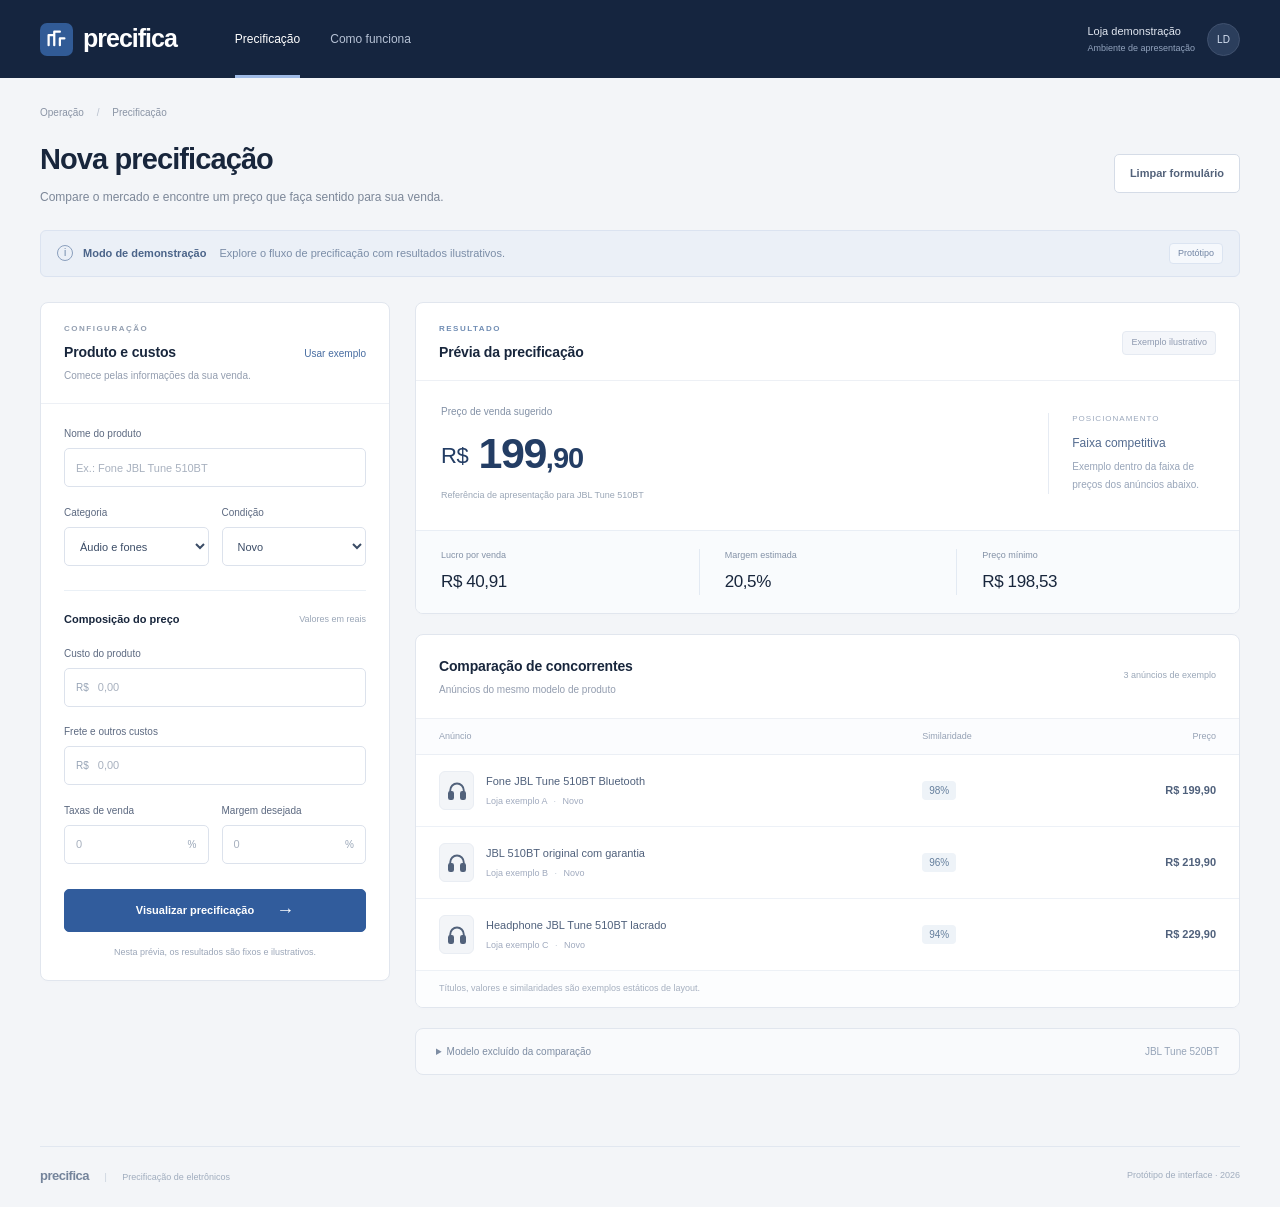
==== frontend/app.html @ 2dced00b "Adiciona prototipo comercial do frontend Precifica" ====
<!doctype html>
<html lang="pt-BR">
<head><meta charset="UTF-8"><meta name="viewport" content="width=device-width,initial-scale=1"><title>Precifica — Análise de preço</title><link rel="stylesheet" href="style.css"></head>
<body>
<header><div class="header-inner"><a class="brand" href="./" aria-label="Precifica, voltar à apresentação"><span class="brand-symbol" aria-hidden="true"><svg viewBox="0 0 24 24" fill="none"><path d="M5 17V8h5M10 17V5h5M15 17v-6h4" stroke="currentColor" stroke-width="2" stroke-linecap="round" stroke-linejoin="round"/></svg></span>precifica</a><nav aria-label="Navegação principal"><span class="nav-active" aria-current="page">Precificação</span><button id="help-open" type="button">Como funciona</button></nav><div class="account"><span class="account-label">Loja demonstração<small>Ambiente de apresentação</small></span><span class="avatar">LD</span></div></div></header>
<main>
<div class="breadcrumb">Operação <span>/</span> Precificação</div>
<div class="page-title"><div><h1>Nova precificação</h1><p>Compare o mercado e encontre um preço que faça sentido para sua venda.</p></div><button class="button secondary" id="reset" type="button">Limpar formulário</button></div>
<div class="prototype-banner"><span class="info-icon">i</span><p><strong>Modo de demonstração</strong> Explore o fluxo de precificação com resultados ilustrativos.</p><span class="prototype">Protótipo</span></div>
<div class="layout">
<section class="panel form-panel"><div class="panel-heading"><div><span class="section-kicker">CONFIGURAÇÃO</span><h2>Produto e custos</h2><p>Comece pelas informações da sua venda.</p></div><button id="fill-example" class="text-button" type="button">Usar exemplo</button></div>
<form id="product-form">
<label for="product">Nome do produto</label><input id="product" name="product" placeholder="Ex.: Fone JBL Tune 510BT" maxlength="120" required>
<div class="form-row"><div><label for="category">Categoria</label><select id="category"><option>Áudio e fones</option><option>Smartphones</option><option>Informática</option><option>Outros eletrônicos</option></select></div><div><label for="condition">Condição</label><select id="condition"><option>Novo</option><option>Usado</option></select></div></div>
<hr><h3>Composição do preço <span>Valores em reais</span></h3>
<label for="cost">Custo do produto</label><div class="affix"><span>R$</span><input id="cost" type="number" min="0" step="0.01" placeholder="0,00"></div>
<label for="shipping">Frete e outros custos</label><div class="affix"><span>R$</span><input id="shipping" type="number" min="0" step="0.01" placeholder="0,00"></div>
<div class="form-row"><div><label for="fees">Taxas de venda</label><div class="affix suffix"><input id="fees" type="number" min="0" max="99" placeholder="0"><span>%</span></div></div><div><label for="margin">Margem desejada</label><div class="affix suffix"><input id="margin" type="number" min="0" max="99" placeholder="0"><span>%</span></div></div></div>
<button class="button primary" type="submit">Visualizar precificação <span aria-hidden="true">→</span></button>
<p class="form-note">Nesta prévia, os resultados são fixos e ilustrativos.</p>
</form></section>
<div class="results">
<section class="panel summary"><div class="panel-heading summary-heading"><div><span class="section-kicker">RESULTADO</span><h2>Prévia da precificação</h2></div><span class="tag">Exemplo ilustrativo</span></div>
<div class="price-block"><div><span class="label">Preço de venda sugerido</span><strong class="price"><span class="currency">R$</span> 199<span class="cents">,90</span></strong><span class="price-caption">Referência de apresentação para JBL Tune 510BT</span></div><div class="price-context"><span class="context-label">POSICIONAMENTO</span><strong>Faixa competitiva</strong><p>Exemplo dentro da faixa de<br>preços dos anúncios abaixo.</p></div></div>
<div class="summary-grid"><div><span class="label">Lucro por venda</span><strong>R$ 40,91</strong></div><div><span class="label">Margem estimada</span><strong>20,5%</strong></div><div><span class="label">Preço mínimo</span><strong>R$ 198,53</strong></div></div></section>
<section class="panel competitors"><div class="panel-heading"><div><h2>Comparação de concorrentes</h2><p>Anúncios do mesmo modelo de produto</p></div><span class="count-badge">3 anúncios de exemplo</span></div>
<div class="table-wrap"><table><thead><tr><th>Anúncio</th><th>Similaridade</th><th class="align-right">Preço</th></tr></thead><tbody>
<tr><td><div class="listing"><span class="product-image" aria-hidden="true"><svg viewBox="0 0 32 32"><path d="M7 21v-6a9 9 0 0 1 18 0v6"/><rect x="5" y="17" width="6" height="10" rx="2"/><rect x="21" y="17" width="6" height="10" rx="2"/></svg></span><div>Fone JBL Tune 510BT Bluetooth<small>Loja exemplo A <b>·</b> Novo</small></div></div></td><td><span class="score">98%</span></td><td class="align-right">R$ 199,90</td></tr>
<tr><td><div class="listing"><span class="product-image" aria-hidden="true"><svg viewBox="0 0 32 32"><path d="M7 21v-6a9 9 0 0 1 18 0v6"/><rect x="5" y="17" width="6" height="10" rx="2"/><rect x="21" y="17" width="6" height="10" rx="2"/></svg></span><div>JBL 510BT original com garantia<small>Loja exemplo B <b>·</b> Novo</small></div></div></td><td><span class="score">96%</span></td><td class="align-right">R$ 219,90</td></tr>
<tr><td><div class="listing"><span class="product-image" aria-hidden="true"><svg viewBox="0 0 32 32"><path d="M7 21v-6a9 9 0 0 1 18 0v6"/><rect x="5" y="17" width="6" height="10" rx="2"/><rect x="21" y="17" width="6" height="10" rx="2"/></svg></span><div>Headphone JBL Tune 510BT lacrado<small>Loja exemplo C <b>·</b> Novo</small></div></div></td><td><span class="score">94%</span></td><td class="align-right">R$ 229,90</td></tr>
</tbody></table></div><div class="table-footer">Títulos, valores e similaridades são exemplos estáticos de layout.</div></section>
<details class="panel excluded"><summary>Modelo excluído da comparação <span>JBL Tune 520BT</span></summary><p>Exemplo: o JBL Tune 520BT é um modelo diferente do 510BT e não deve compor a referência de preço.</p></details>
<p id="preview-status" class="preview-status" role="status"></p>
</div></div>
<footer><span><strong>precifica</strong> <span class="footer-divider">|</span> Precificação de eletrônicos</span><span>Protótipo de interface · 2026</span></footer>
</main>
<dialog id="help-dialog"><div class="dialog-heading"><h2>Como funciona a precificação</h2><button id="help-close" type="button" aria-label="Fechar explicação">×</button></div><ol><li><strong>Informe o produto</strong><p>Preencha o modelo, a condição e a categoria.</p></li><li><strong>Defina seus custos</strong><p>Informe aquisição, frete, taxas e margem desejada.</p></li><li><strong>Compare os resultados</strong><p>Confira como o preço e os concorrentes serão apresentados.</p></li></ol><p class="dialog-note">Esta versão demonstra a interface. Os resultados são fixos; a integração dos dados e da IA será feita depois.</p></dialog>
<script src="app.js"></script></body></html>
---- frontend/style.css ----
:root{color-scheme:light;--bg:#f3f5f8;--paper:#fff;--ink:#18263c;--muted:#758095;--line:#e1e6ee;--blue:#315c9c;--navy:#15253f}
*{box-sizing:border-box}body{margin:0;background:var(--bg);color:var(--ink);font:14px/1.5 "Segoe UI",Arial,sans-serif;-webkit-font-smoothing:antialiased}button,input,select{font:inherit}button{cursor:pointer}a{color:inherit;text-decoration:none}button:focus-visible,a:focus-visible,input:focus-visible,select:focus-visible,summary:focus-visible{outline:3px solid #9eb9df;outline-offset:3px}
header{height:78px;background:var(--navy);color:white}.header-inner{max-width:1320px;height:100%;padding:0 40px;margin:auto;display:flex;align-items:center;gap:58px}.brand{display:flex;align-items:center;gap:10px;font-size:25px;font-weight:650;letter-spacing:-1px}.brand-symbol{display:grid;place-items:center;background:#315b96;border-radius:7px;width:33px;height:33px;color:#fff}.brand-symbol svg{width:27px;height:27px}nav{display:flex;align-self:stretch;align-items:center;gap:30px;font-size:12px}nav>span{display:flex;align-items:center;align-self:stretch;border-bottom:3px solid #9fbbe6;padding-top:3px}nav button{color:#b6c2d5;border:0;background:transparent;font-size:12px;padding:10px 0}nav button:hover{color:#fff}.account{display:flex;align-items:center;gap:12px;margin-left:auto}.account-label{font-size:11px;color:#e0e6f0}.account-label small{font-size:9px;display:block;margin-top:3px;color:#93a4be}.avatar{background:#2b3e5c;border:1px solid #40516e;display:grid;place-items:center;width:33px;height:33px;border-radius:50%;font-size:10px;color:#d7e2f3}
main{max-width:1320px;margin:auto;padding:27px 40px 22px}.breadcrumb{font-size:10px;color:#8a94a5;margin-bottom:21px}.breadcrumb span{padding:0 10px;color:#b8c0cd}.page-title{display:flex;justify-content:space-between;align-items:center;gap:20px;margin-bottom:24px}h1{font-size:29px;line-height:1.3;font-weight:650;letter-spacing:-.9px;margin:0 0 9px}.page-title p{color:#7c8798;font-size:12px;margin:0}.button{font-weight:600;font-size:11px;min-height:39px;border-radius:5px;padding:10px 15px;transition:background .15s}.secondary{background:white;border:1px solid #d5dce7;color:#53627a}.secondary:hover{background:#edf1f7}.primary{background:#315c9c;border:1px solid #315c9c;color:white;display:flex;align-items:center;justify-content:center;gap:22px;width:100%;margin-top:25px;min-height:43px}.primary:hover{background:#264c85}.primary span{font-size:18px;line-height:1}.prototype-banner{display:flex;align-items:center;gap:10px;background:#ebf0f7;border:1px solid #dbe3f0;border-radius:6px;padding:12px 16px;margin-bottom:25px}.info-icon{height:16px;width:16px;border:1px solid #8a9fbd;border-radius:50%;font-size:10px;color:#6983a7;text-align:center;line-height:14px;flex-shrink:0}.prototype-banner p{font-size:11px;color:#7b8da7;margin:0}.prototype-banner strong{font-weight:600;color:#4b6489;margin-right:10px}.prototype{margin-left:auto;font-size:9px;color:#7185a4;background:#f5f8fc;border:1px solid #dbe4f1;border-radius:4px;padding:3px 8px}
.layout{display:grid;grid-template-columns:350px minmax(0,1fr);gap:25px;align-items:start}.panel{background:white;border:1px solid var(--line);border-radius:8px;box-shadow:0 2px 3px #15253f02}.panel-heading{padding:20px 23px;border-bottom:1px solid #edf0f5;display:flex;align-items:center;justify-content:space-between;gap:12px}.section-kicker{font-size:8px;letter-spacing:1.5px;color:#929eb0;display:block;font-weight:600;margin-bottom:7px}h2{font-size:14px;letter-spacing:-.15px;font-weight:600;line-height:1.5;margin:0}.panel-heading p{font-size:10px;color:#939daf;margin:5px 0 0}.text-button{color:#476ca1;font-size:10px;border:0;background:none;padding:4px 0;white-space:nowrap;font-weight:500}.text-button:hover{text-decoration:underline}form{padding:22px 23px 20px}label{display:block;font-size:10px;color:#5c6980;font-weight:500;margin:0 0 7px}input,select{width:100%;min-width:0;height:39px;border:1px solid #dce2ec;border-radius:5px;background:#fff;color:#3b4c66;padding:0 11px;font-size:11px}input::placeholder{color:#a8b1bf}input:hover,select:hover{border-color:#aebed4}.form-row{display:grid;grid-template-columns:1fr 1fr;gap:13px;margin-top:18px}.form-row>div{min-width:0}hr{border:0;border-top:1px solid #eaf0f6;margin:24px 0 20px}h3{font-size:11px;font-weight:600;margin:0 0 18px;display:flex;align-items:center;justify-content:space-between}h3 span{font-size:9px;font-weight:400;color:#9aa6b7}.affix{display:flex;align-items:center;border:1px solid #dce2ec;border-radius:5px;padding:0 11px;margin-bottom:17px}.affix>span{font-size:10px;color:#97a4b6}.affix input{border:0;padding-left:9px;height:37px}.affix:focus-within{outline:2px solid #9eb9df;outline-offset:2px}.affix input:focus{outline:0}.suffix input{padding-left:0}.form-row .affix{margin:0}.form-note{font-size:9px;text-align:center;color:#9ba6b8;line-height:1.7;margin:13px 0 0}.results{display:flex;flex-direction:column;gap:20px}.tag{font-size:9px;white-space:nowrap;color:#8e9ab0;background:#f4f6fa;border:1px solid #e5eaf2;padding:4px 8px;border-radius:4px}
.summary{overflow:hidden}.summary-heading{padding-bottom:17px}.summary-heading .section-kicker{color:#708db4}.price-block{display:flex;align-items:center;justify-content:space-between;gap:20px;padding:23px 25px 27px}.label{font-size:10px;color:#8391a6;display:block;margin-bottom:7px}.price{display:block;font-size:43px;font-weight:600;line-height:1.3;letter-spacing:-1.5px;color:#233d64;font-variant-numeric:tabular-nums}.currency{font-size:22px;letter-spacing:-.5px;font-weight:400;vertical-align:5px}.cents{font-size:29px;letter-spacing:-1px}.price-caption{display:block;font-size:9px;color:#9aa6b6;margin-top:7px}.price-context{border-left:1px solid #e6ebf3;padding-left:23px;margin-right:15px}.context-label{display:block;font-size:8px;letter-spacing:1px;color:#9ca9bd;margin-bottom:7px}.price-context strong{font-weight:500;font-size:12px;color:#536b8f}.price-context p{font-size:10px;line-height:1.8;color:#98a5b9;margin:5px 0 0}.summary-grid{display:grid;grid-template-columns:1fr 1fr 1fr;border-top:1px solid #e9eef5;background:#f9fbfd;padding:18px 25px}.summary-grid>div+div{padding-left:25px;border-left:1px solid #e3eaf3}.summary-grid strong{font-size:17px;font-weight:500;letter-spacing:-.4px;font-variant-numeric:tabular-nums}.summary-grid .label{font-size:9px}
.competitors{overflow:hidden}.competitors .panel-heading{padding:21px 23px}.count-badge{font-size:9px;color:#9aa7b8;white-space:nowrap}.table-wrap{overflow-x:auto}table{width:100%;border-collapse:collapse;text-align:left}th{padding:11px 23px;background:#fbfcfe;border-bottom:1px solid #ebeff5;color:#96a2b5;font-weight:500;font-size:9px}td{padding:16px 23px;font-size:11px;border-bottom:1px solid #edf1f7;color:#50617c}tr:last-child td{border:0}.align-right{text-align:right;white-space:nowrap;font-weight:600;font-variant-numeric:tabular-nums}th.align-right{font-weight:500}.listing{display:flex;gap:12px;align-items:center}.listing>div{line-height:1.5}.product-image{display:grid;place-items:center;background:#f3f5f8;border:1px solid #e9edf3;border-radius:6px;width:35px;height:39px;flex-shrink:0}.product-image svg{height:24px;width:24px;fill:#52627b;stroke:#52627b;stroke-width:2}.product-image path{fill:none;stroke-width:2.5}td small{display:block;font-size:9px;color:#a0aabe;margin-top:5px}td small b{font-weight:400;padding:0 4px;color:#c1cad6}.score{font-size:10px;font-weight:500;color:#647e9c;background:#eef3f8;padding:4px 7px;border-radius:4px}.table-footer{font-size:9px;color:#a5afbf;border-top:1px solid #edf1f6;background:#fcfdfe;padding:11px 23px}.excluded{background:#f9fafc;box-shadow:none}.excluded summary{font-size:10px;color:#7e8da3;padding:15px 20px;cursor:pointer}.excluded summary span{float:right;font-size:10px;color:#96a4b8}.excluded p{font-size:11px;color:#8a99ad;margin:0;padding:0 20px 17px;line-height:1.8}.preview-status{min-height:18px;font-size:11px;color:#6481a8;margin:0}footer{display:flex;align-items:center;justify-content:space-between;border-top:1px solid #e1e7f0;margin-top:33px;padding-top:19px;font-size:9px;color:#a0adbe}footer strong{font-size:13px;color:#74849b;font-weight:600;letter-spacing:-.5px}.footer-divider{padding:0 13px;color:#c7d0dc}
dialog{border:1px solid #dce3ed;border-radius:10px;max-width:450px;width:calc(100% - 36px);padding:26px;color:var(--ink);box-shadow:0 20px 80px #14243e30}dialog::backdrop{background:#18284066}.dialog-heading{display:flex;align-items:center;justify-content:space-between}.dialog-heading button{background:#f1f4f8;border:0;border-radius:4px;color:#667a96;font-size:21px;line-height:1;padding:5px 8px}dialog ol{padding-left:22px;margin-top:25px}dialog li{font-size:12px;margin-bottom:20px;padding-left:6px}dialog li strong{font-weight:600}dialog li p{font-size:11px;color:#8c9ab0;line-height:1.8;margin:5px 0}.dialog-note{font-size:10px;line-height:1.8;padding:12px;background:#f2f5f9;color:#7f8fa6;border-radius:5px}
@media(min-width:1500px){main{padding-top:34px}.layout{grid-template-columns:365px minmax(0,1fr)}.panel-heading{padding-top:23px;padding-bottom:23px}.price-block{padding-top:29px;padding-bottom:30px}td{padding-top:20px;padding-bottom:20px}}
@media(max-width:1100px){.header-inner{gap:35px;padding:0 28px}main{padding-left:28px;padding-right:28px}.layout{grid-template-columns:315px minmax(0,1fr);gap:20px}.price-block{gap:10px;padding:22px}.price-context{margin:0;padding-left:16px}.price-context p{font-size:9px}.price-caption{font-size:8px}.price{font-size:38px}.currency{font-size:20px}.cents{font-size:25px}.summary-grid{padding-left:22px;padding-right:22px}.summary-grid>div+div{padding-left:15px}.summary-grid .label{font-size:8px}td,th{padding-left:16px;padding-right:16px}.listing{gap:8px}td{font-size:10px}.product-image{width:30px;height:35px}.count-badge{font-size:8px}}
@media(max-width:880px){.layout{grid-template-columns:1fr}.header-inner{gap:26px}.account-label{display:none}.form-panel form{display:grid;grid-template-columns:1fr 1fr;gap:0 18px}.form-panel form>label,.form-panel form>input,.form-panel form>hr,.form-panel form>h3,.form-panel form>.form-row,.form-panel form>.affix,.form-panel form>button,.form-panel form>p{grid-column:1/-1}.primary{margin-top:23px}.price-context{margin-right:30px}.price-block{padding:26px}.price{font-size:43px}.price-caption{font-size:10px}.price-context p{font-size:11px}.summary-grid{padding:22px 26px}.summary-grid .label{font-size:10px}.summary-grid>div+div{padding-left:25px}td,th{padding-left:23px;padding-right:23px}td{font-size:12px}.product-image{width:36px;height:40px}.listing{gap:12px}.count-badge{font-size:10px}}
@media(max-width:580px){header{height:65px}.header-inner{padding:0 19px;gap:21px}.brand{font-size:22px;gap:7px}.brand-symbol{width:28px;height:28px}.brand-symbol svg{width:23px;height:23px}nav{gap:0;font-size:10px}nav button{display:none}.avatar{height:28px;width:28px;font-size:9px}.account{margin-left:auto}main{padding:22px 17px}.breadcrumb{font-size:9px;margin-bottom:18px}.page-title{align-items:start;gap:12px;margin-bottom:21px}h1{font-size:26px}.page-title p{font-size:11px;line-height:1.8;max-width:270px}.secondary{font-size:9px;min-height:33px;padding:8px 10px;max-width:90px}.prototype-banner{padding:11px 12px;gap:8px;margin-bottom:20px;align-items:start}.prototype-banner p{font-size:10px;line-height:1.8}.prototype-banner strong{display:block}.info-icon{margin-top:3px}.prototype{font-size:8px;margin-top:3px}.layout{gap:20px}.panel-heading{padding:20px}.section-kicker{font-size:7px}form{padding:20px}h2{font-size:13px}.panel-heading p{font-size:10px}.price-block{padding:22px 20px;align-items:start;gap:10px}.price{font-size:36px}.currency{font-size:19px}.cents{font-size:24px}.price-context{padding-left:14px;margin:0;margin-top:3px;max-width:130px}.context-label{font-size:6px;letter-spacing:.7px}.price-context strong{font-size:10px}.price-context p{font-size:9px}.price-caption{font-size:8px;max-width:170px;line-height:1.7}.label{font-size:9px}.tag{font-size:8px;padding:4px 6px}.summary-grid{padding:18px 20px}.summary-grid>div+div{padding-left:15px}.summary-grid .label{font-size:8px}.summary-grid strong{font-size:15px}.competitors .panel-heading{padding:20px}.count-badge{font-size:8px;max-width:60px;text-align:right}td,th{padding:13px 12px}th{font-size:8px}td{font-size:10px}.listing{gap:8px}.product-image{width:28px;height:34px}.product-image svg{height:21px;width:21px}.listing>div{min-width:110px}td small{font-size:8px}.score{font-size:9px;padding:3px 5px}.table-footer{padding:11px 13px;font-size:8px;line-height:1.7}.excluded summary{font-size:9px;padding:14px}.excluded summary span{font-size:8px}.excluded p{font-size:10px;padding:0 14px 14px}.preview-status{font-size:10px}footer{font-size:8px;gap:20px;align-items:start}footer>span:first-child{max-width:200px}footer strong{font-size:11px}.footer-divider{padding:0 7px}}
@media(prefers-reduced-motion:reduce){*{scroll-behavior:auto!important;transition:none!important}}
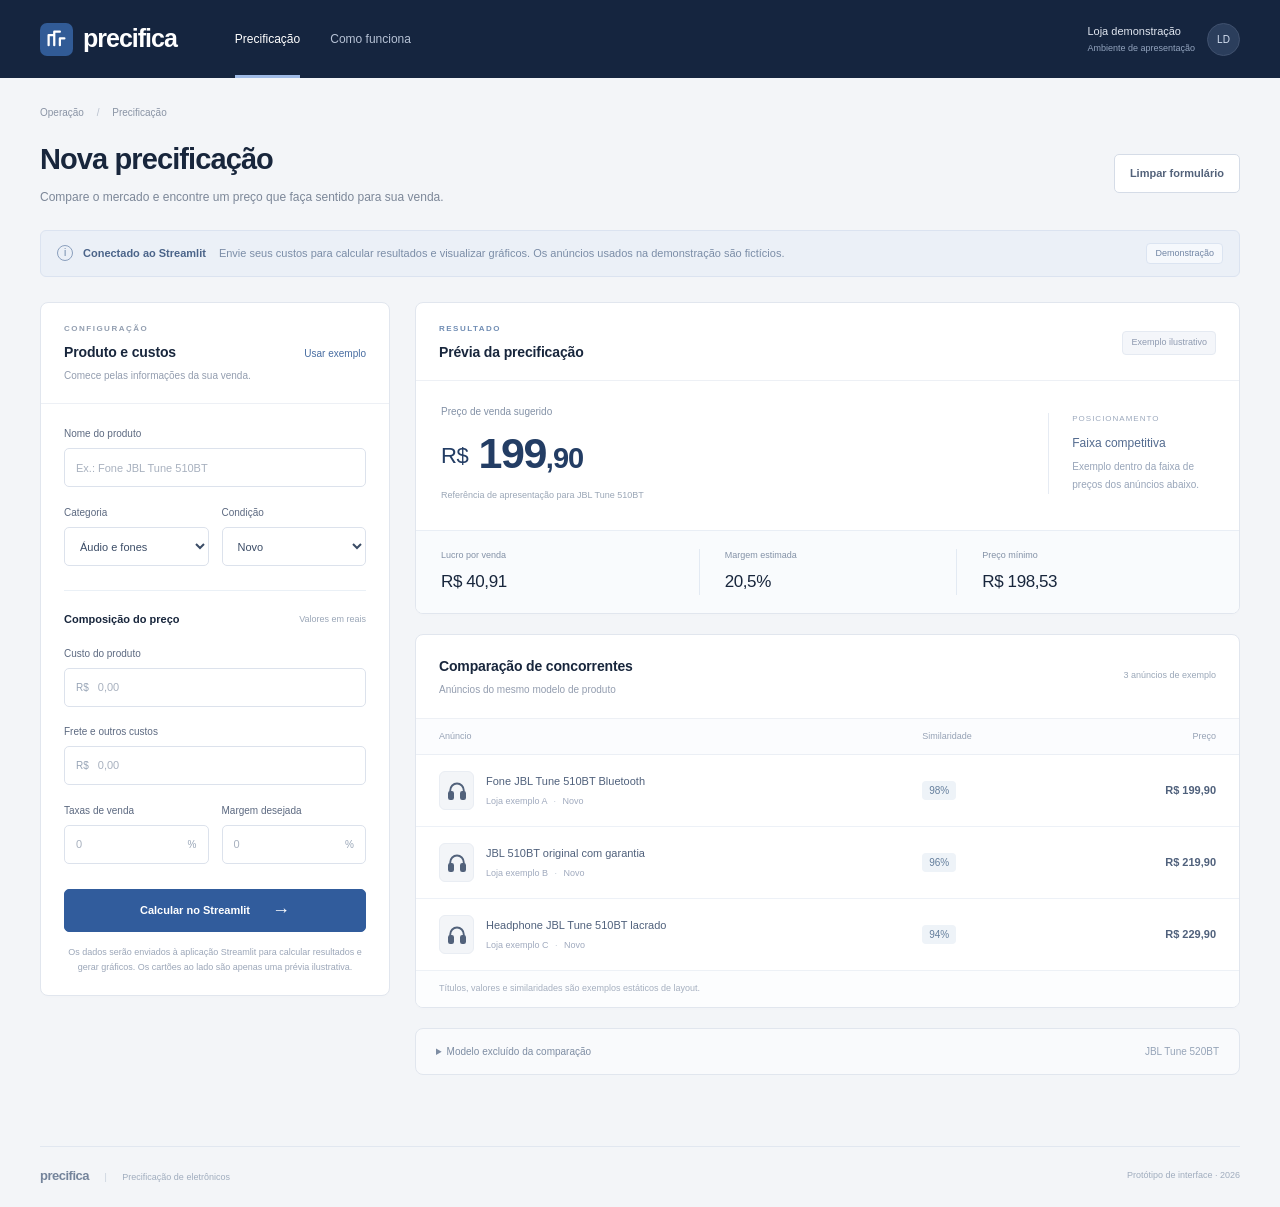
==== commit 46fd55bd: "Integra frontend ao Streamlit com calculos e graficos" ====
--- a/frontend/app.html
+++ b/frontend/app.html
@@ -6,18 +6,18 @@
 <main>
 <div class="breadcrumb">Operação <span>/</span> Precificação</div>
 <div class="page-title"><div><h1>Nova precificação</h1><p>Compare o mercado e encontre um preço que faça sentido para sua venda.</p></div><button class="button secondary" id="reset" type="button">Limpar formulário</button></div>
-<div class="prototype-banner"><span class="info-icon">i</span><p><strong>Modo de demonstração</strong> Explore o fluxo de precificação com resultados ilustrativos.</p><span class="prototype">Protótipo</span></div>
+<div class="prototype-banner"><span class="info-icon">i</span><p><strong>Conectado ao Streamlit</strong> Envie seus custos para calcular resultados e visualizar gráficos. Os anúncios usados na demonstração são fictícios.</p><span class="prototype">Demonstração</span></div>
 <div class="layout">
 <section class="panel form-panel"><div class="panel-heading"><div><span class="section-kicker">CONFIGURAÇÃO</span><h2>Produto e custos</h2><p>Comece pelas informações da sua venda.</p></div><button id="fill-example" class="text-button" type="button">Usar exemplo</button></div>
 <form id="product-form">
 <label for="product">Nome do produto</label><input id="product" name="product" placeholder="Ex.: Fone JBL Tune 510BT" maxlength="120" required>
 <div class="form-row"><div><label for="category">Categoria</label><select id="category"><option>Áudio e fones</option><option>Smartphones</option><option>Informática</option><option>Outros eletrônicos</option></select></div><div><label for="condition">Condição</label><select id="condition"><option>Novo</option><option>Usado</option></select></div></div>
 <hr><h3>Composição do preço <span>Valores em reais</span></h3>
-<label for="cost">Custo do produto</label><div class="affix"><span>R$</span><input id="cost" type="number" min="0" step="0.01" placeholder="0,00"></div>
-<label for="shipping">Frete e outros custos</label><div class="affix"><span>R$</span><input id="shipping" type="number" min="0" step="0.01" placeholder="0,00"></div>
-<div class="form-row"><div><label for="fees">Taxas de venda</label><div class="affix suffix"><input id="fees" type="number" min="0" max="99" placeholder="0"><span>%</span></div></div><div><label for="margin">Margem desejada</label><div class="affix suffix"><input id="margin" type="number" min="0" max="99" placeholder="0"><span>%</span></div></div></div>
-<button class="button primary" type="submit">Visualizar precificação <span aria-hidden="true">→</span></button>
-<p class="form-note">Nesta prévia, os resultados são fixos e ilustrativos.</p>
+<label for="cost">Custo do produto</label><div class="affix"><span>R$</span><input id="cost" type="number" min="0" step="0.01" placeholder="0,00" required></div>
+<label for="shipping">Frete e outros custos</label><div class="affix"><span>R$</span><input id="shipping" type="number" min="0" step="0.01" placeholder="0,00" required></div>
+<div class="form-row"><div><label for="fees">Taxas de venda</label><div class="affix suffix"><input id="fees" type="number" min="0" max="99" step="0.1" placeholder="0" required><span>%</span></div></div><div><label for="margin">Margem desejada</label><div class="affix suffix"><input id="margin" type="number" min="0" max="99" step="0.1" placeholder="0" required><span>%</span></div></div></div>
+<button class="button primary" type="submit">Calcular no Streamlit <span aria-hidden="true">→</span></button>
+<p class="form-note">Os dados serão enviados à aplicação Streamlit para calcular resultados e gerar gráficos. Os cartões ao lado são apenas uma prévia ilustrativa.</p>
 </form></section>
 <div class="results">
 <section class="panel summary"><div class="panel-heading summary-heading"><div><span class="section-kicker">RESULTADO</span><h2>Prévia da precificação</h2></div><span class="tag">Exemplo ilustrativo</span></div>
@@ -34,5 +34,5 @@
 </div></div>
 <footer><span><strong>precifica</strong> <span class="footer-divider">|</span> Precificação de eletrônicos</span><span>Protótipo de interface · 2026</span></footer>
 </main>
-<dialog id="help-dialog"><div class="dialog-heading"><h2>Como funciona a precificação</h2><button id="help-close" type="button" aria-label="Fechar explicação">×</button></div><ol><li><strong>Informe o produto</strong><p>Preencha o modelo, a condição e a categoria.</p></li><li><strong>Defina seus custos</strong><p>Informe aquisição, frete, taxas e margem desejada.</p></li><li><strong>Compare os resultados</strong><p>Confira como o preço e os concorrentes serão apresentados.</p></li></ol><p class="dialog-note">Esta versão demonstra a interface. Os resultados são fixos; a integração dos dados e da IA será feita depois.</p></dialog>
-<script src="app.js"></script></body></html>
+<dialog id="help-dialog"><div class="dialog-heading"><h2>Como funciona a precificação</h2><button id="help-close" type="button" aria-label="Fechar explicação">×</button></div><ol><li><strong>Informe o produto</strong><p>Preencha o modelo, a condição e a categoria.</p></li><li><strong>Defina seus custos</strong><p>Informe aquisição, frete, taxas e margem desejada.</p></li><li><strong>Calcule no Streamlit</strong><p>O botão envia os campos para a aplicação Python, que apresenta cálculos e gráficos interativos.</p></li></ol><p class="dialog-note">O Streamlit precisa estar em execução no endereço configurado. Os cartões desta página são apenas uma prévia; banco de dados e IA ainda serão integrados.</p></dialog>
+<script src="config.js"></script><script src="app.js"></script></body></html>
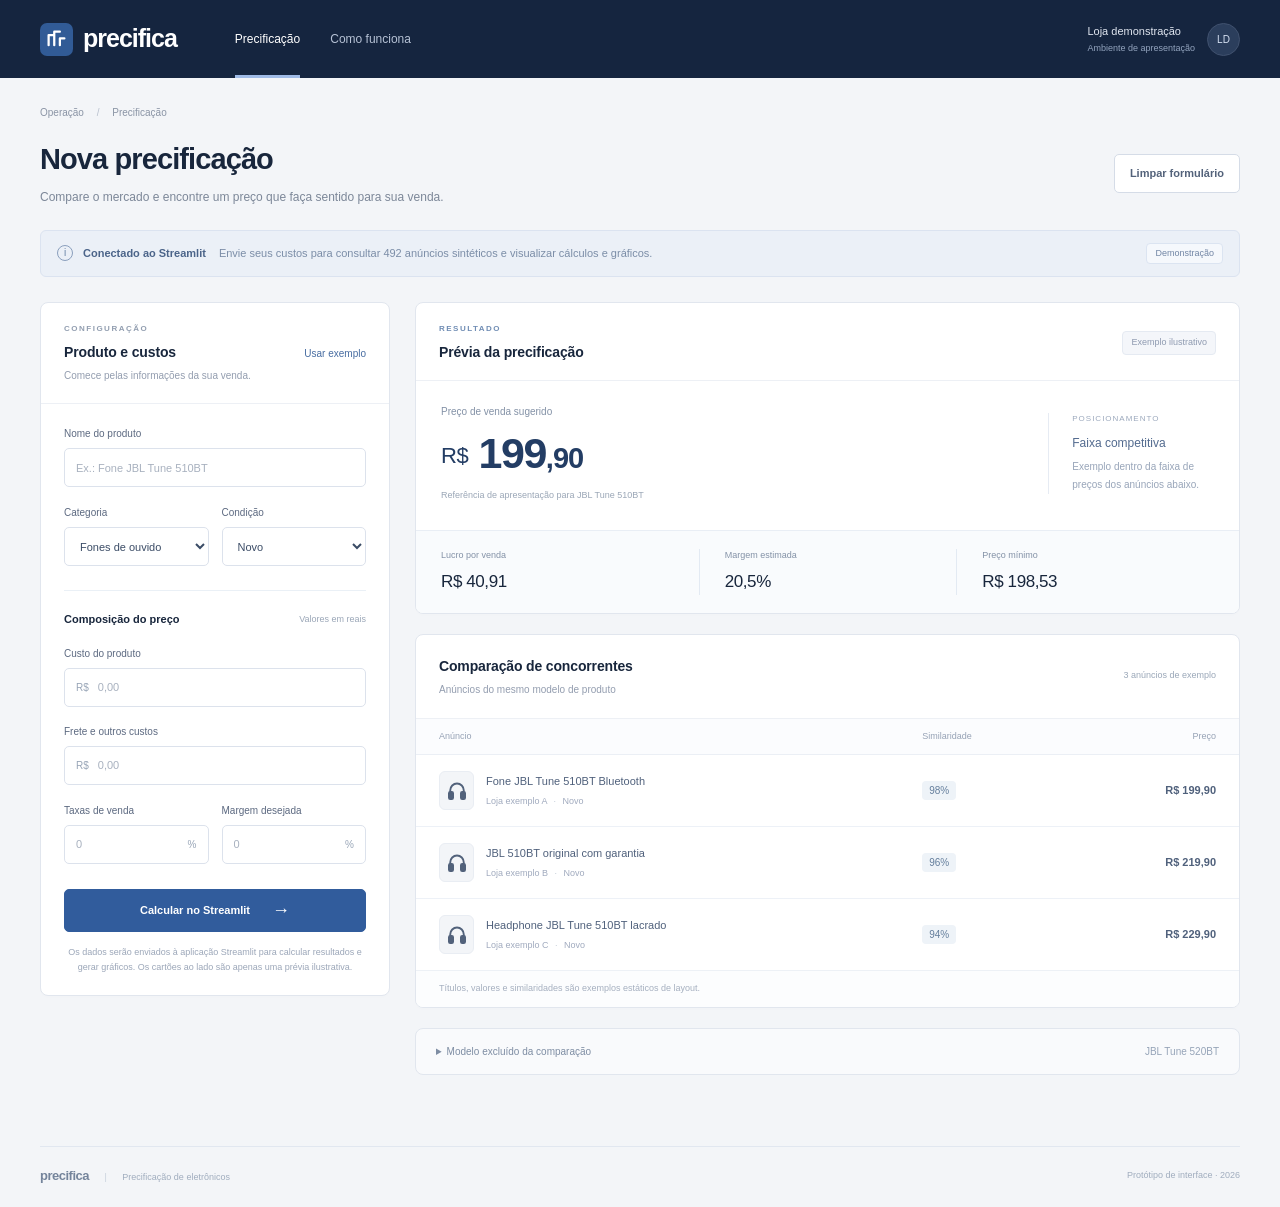
==== commit 97ce1e7a: "Integra catálogo e matching de produtos" ====
--- a/frontend/app.html
+++ b/frontend/app.html
@@ -6,12 +6,12 @@
 <main>
 <div class="breadcrumb">Operação <span>/</span> Precificação</div>
 <div class="page-title"><div><h1>Nova precificação</h1><p>Compare o mercado e encontre um preço que faça sentido para sua venda.</p></div><button class="button secondary" id="reset" type="button">Limpar formulário</button></div>
-<div class="prototype-banner"><span class="info-icon">i</span><p><strong>Conectado ao Streamlit</strong> Envie seus custos para calcular resultados e visualizar gráficos. Os anúncios usados na demonstração são fictícios.</p><span class="prototype">Demonstração</span></div>
+<div class="prototype-banner"><span class="info-icon">i</span><p><strong>Conectado ao Streamlit</strong> Envie seus custos para consultar 492 anúncios sintéticos e visualizar cálculos e gráficos.</p><span class="prototype">Demonstração</span></div>
 <div class="layout">
 <section class="panel form-panel"><div class="panel-heading"><div><span class="section-kicker">CONFIGURAÇÃO</span><h2>Produto e custos</h2><p>Comece pelas informações da sua venda.</p></div><button id="fill-example" class="text-button" type="button">Usar exemplo</button></div>
 <form id="product-form">
 <label for="product">Nome do produto</label><input id="product" name="product" placeholder="Ex.: Fone JBL Tune 510BT" maxlength="120" required>
-<div class="form-row"><div><label for="category">Categoria</label><select id="category"><option>Áudio e fones</option><option>Smartphones</option><option>Informática</option><option>Outros eletrônicos</option></select></div><div><label for="condition">Condição</label><select id="condition"><option>Novo</option><option>Usado</option></select></div></div>
+<div class="form-row"><div><label for="category">Categoria</label><select id="category"><option>Fones de ouvido</option><option>Smartphones</option><option>Informática</option><option>Armazenamento</option><option>Caixas de som</option><option>Computadores desktop</option><option>Mouses</option><option>Notebooks</option><option>Tablets</option><option>Teclados</option><option>Webcams</option></select></div><div><label for="condition">Condição</label><select id="condition"><option>Novo</option><option>Usado</option></select></div></div>
 <hr><h3>Composição do preço <span>Valores em reais</span></h3>
 <label for="cost">Custo do produto</label><div class="affix"><span>R$</span><input id="cost" type="number" min="0" step="0.01" placeholder="0,00" required></div>
 <label for="shipping">Frete e outros custos</label><div class="affix"><span>R$</span><input id="shipping" type="number" min="0" step="0.01" placeholder="0,00" required></div>
@@ -34,5 +34,5 @@
 </div></div>
 <footer><span><strong>precifica</strong> <span class="footer-divider">|</span> Precificação de eletrônicos</span><span>Protótipo de interface · 2026</span></footer>
 </main>
-<dialog id="help-dialog"><div class="dialog-heading"><h2>Como funciona a precificação</h2><button id="help-close" type="button" aria-label="Fechar explicação">×</button></div><ol><li><strong>Informe o produto</strong><p>Preencha o modelo, a condição e a categoria.</p></li><li><strong>Defina seus custos</strong><p>Informe aquisição, frete, taxas e margem desejada.</p></li><li><strong>Calcule no Streamlit</strong><p>O botão envia os campos para a aplicação Python, que apresenta cálculos e gráficos interativos.</p></li></ol><p class="dialog-note">O Streamlit precisa estar em execução no endereço configurado. Os cartões desta página são apenas uma prévia; banco de dados e IA ainda serão integrados.</p></dialog>
+<dialog id="help-dialog"><div class="dialog-heading"><h2>Como funciona a precificação</h2><button id="help-close" type="button" aria-label="Fechar explicação">×</button></div><ol><li><strong>Informe o produto</strong><p>Preencha o modelo, a condição e a categoria.</p></li><li><strong>Defina seus custos</strong><p>Informe aquisição, frete, taxas e margem desejada.</p></li><li><strong>Calcule no Streamlit</strong><p>O botão envia os campos para a aplicação Python, que consulta o catálogo e apresenta cálculos e gráficos interativos.</p></li></ol><p class="dialog-note">O Streamlit precisa estar em execução no endereço configurado. Esta versão usa um catálogo sintético e uma linha de base de similaridade para demonstração.</p></dialog>
 <script src="config.js"></script><script src="app.js"></script></body></html>
